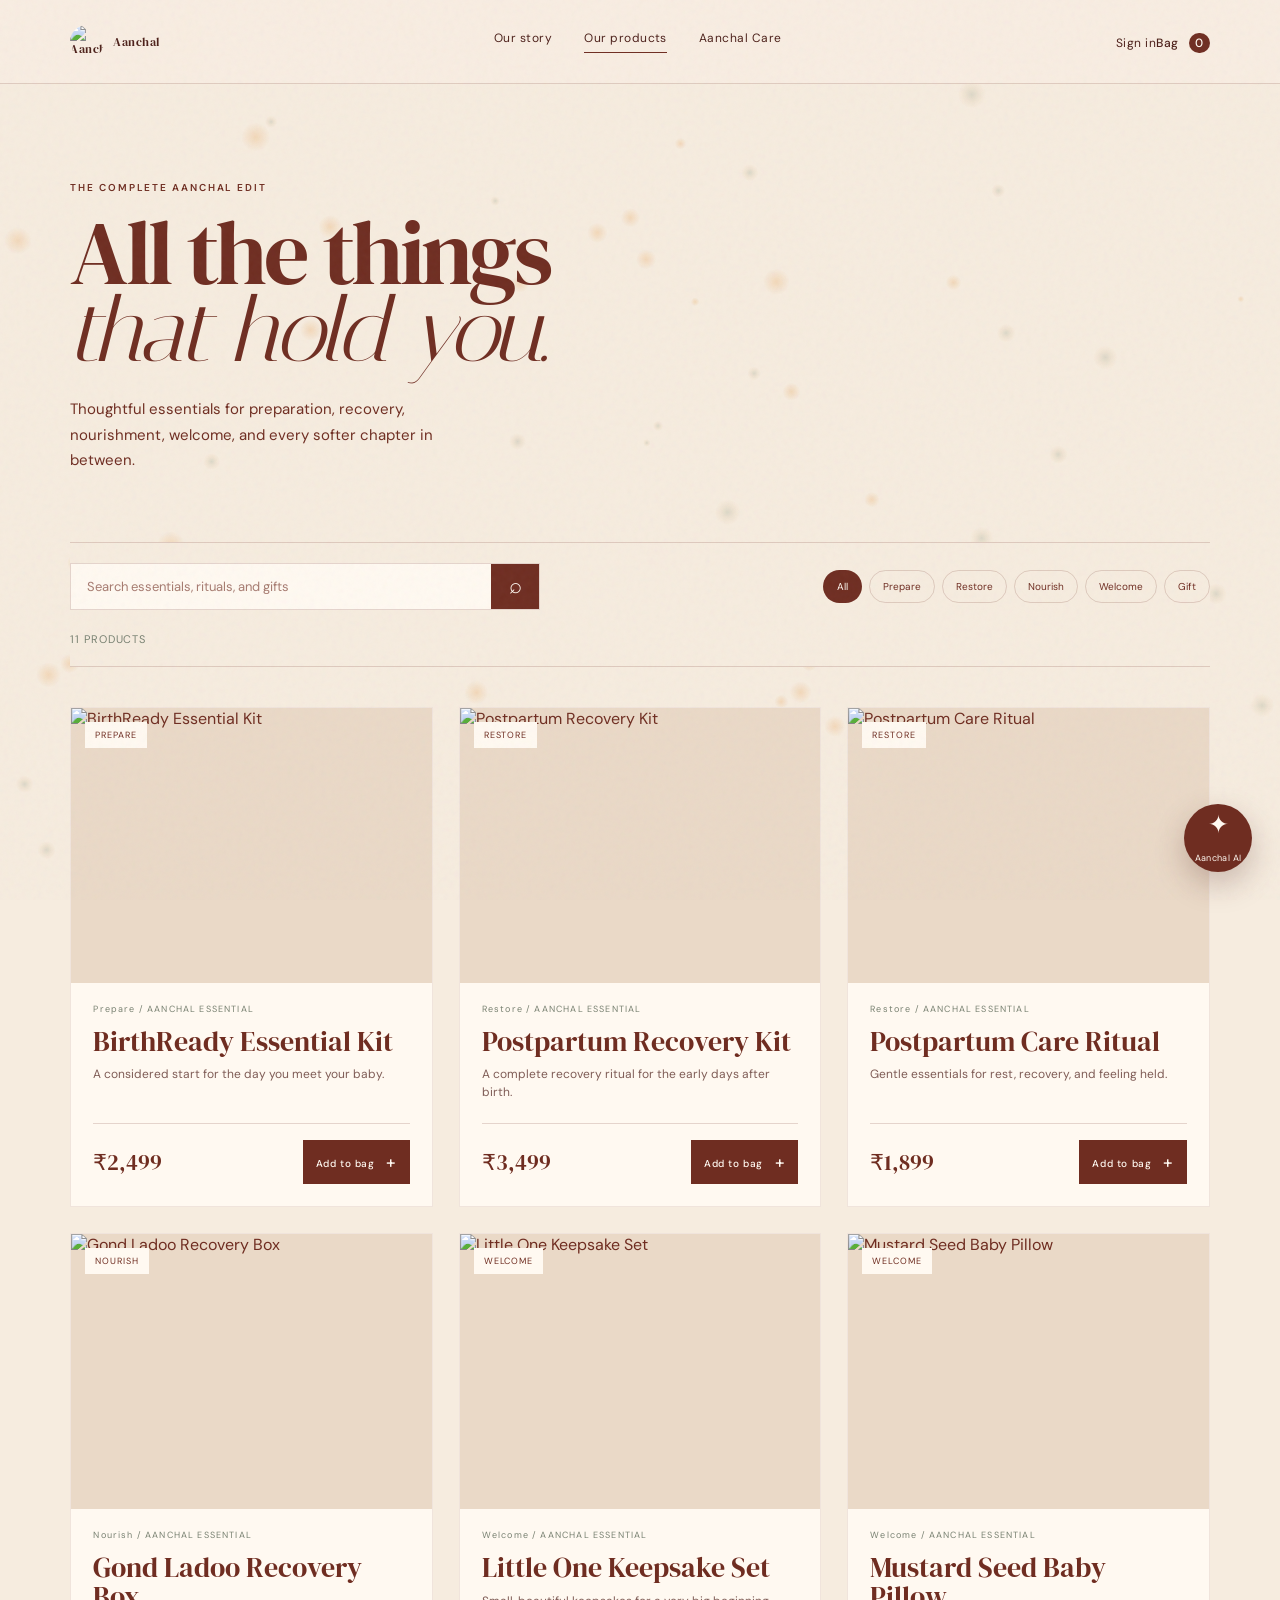
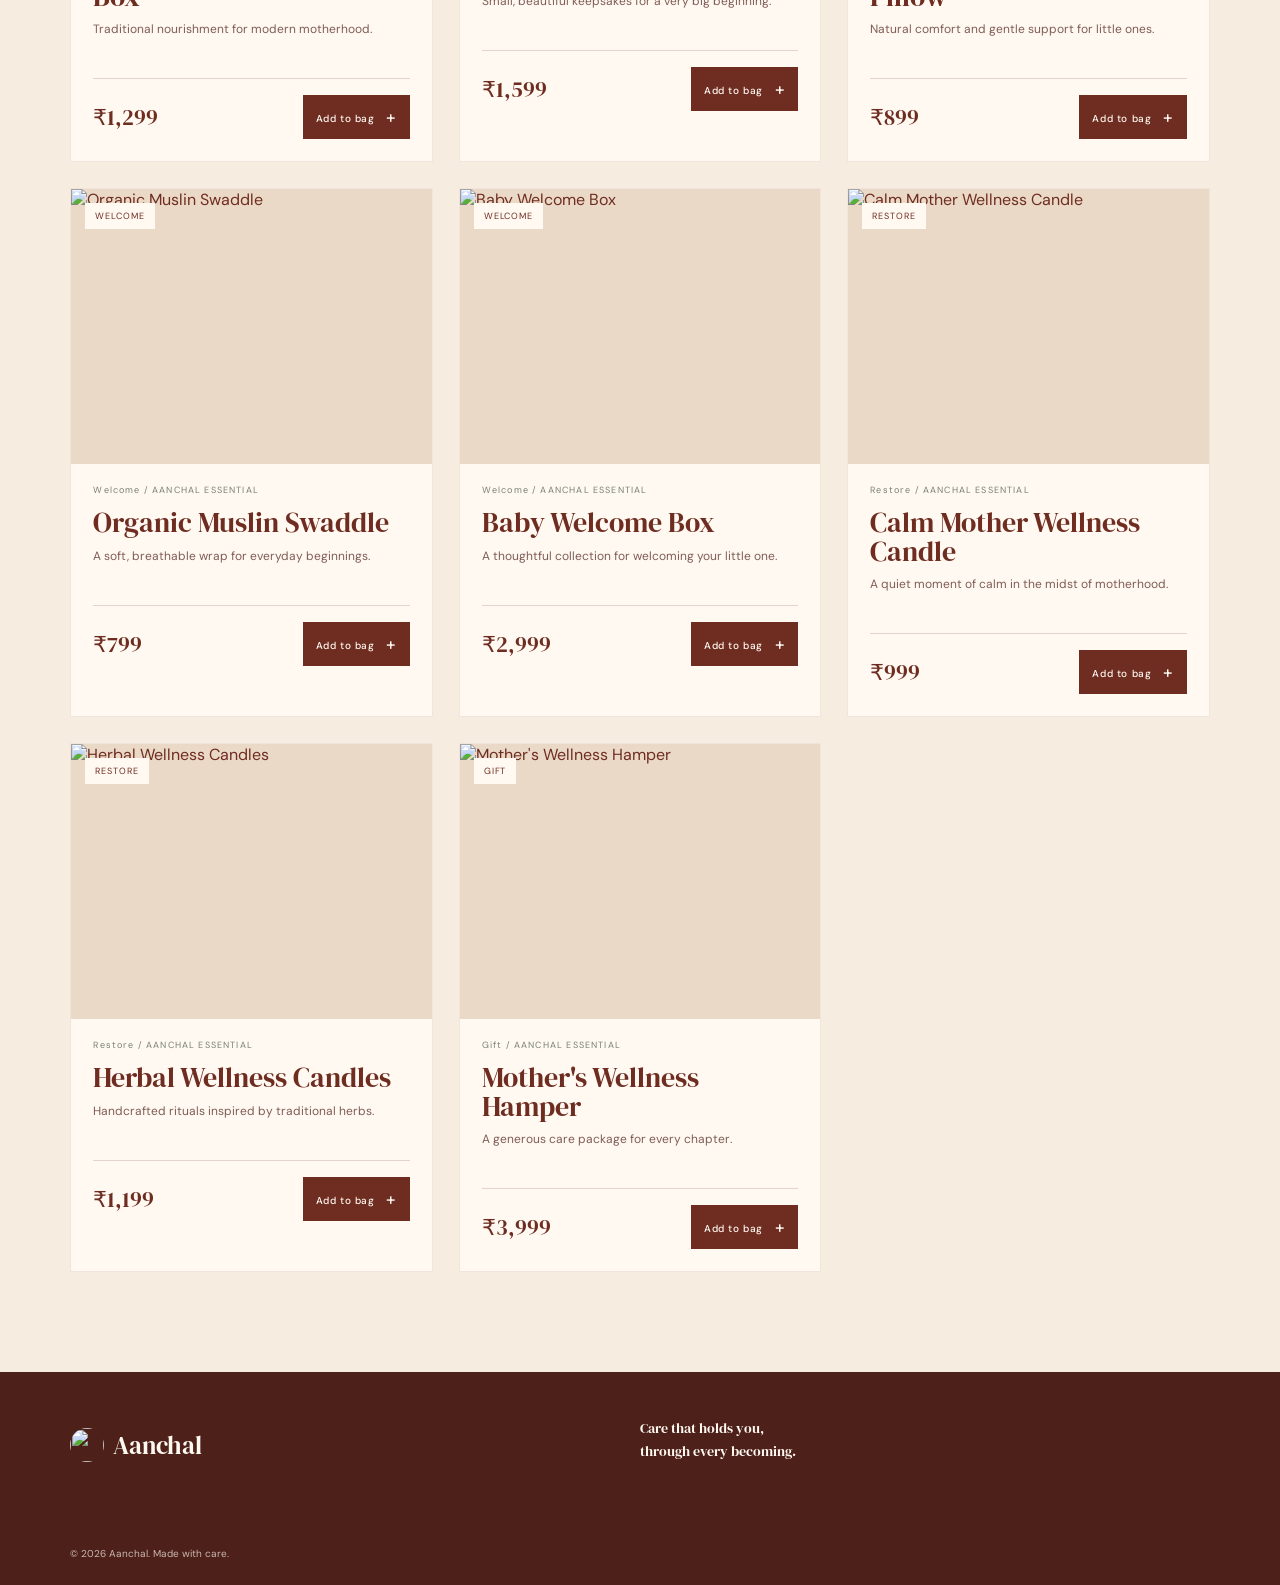
==== products.html @ c7fac22e "Add files via upload" ====
<!doctype html>
<html lang="en">
  <head>
    <meta charset="UTF-8" />
    <meta name="viewport" content="width=device-width, initial-scale=1.0" />
    <meta name="description" content="Shop all Aanchal care, wellness, and baby essentials." />
    <title>Shop all products — Aanchal</title>
    <link rel="preconnect" href="https://fonts.googleapis.com" />
    <link rel="preconnect" href="https://fonts.gstatic.com" crossorigin />
    <link href="https://fonts.googleapis.com/css2?family=DM+Sans:wght@400;500;600&family=DM+Serif+Display:ital@0;1&family=Italiana&display=swap" rel="stylesheet" />
    <link rel="stylesheet" href="styles.css" />
  </head>
  <body class="catalog-page">
    <div class="grain"></div>
    <header class="catalog-nav"><a href="index.html" class="brand"><img src="maincontent/logo.png" alt="Aanchal" /><span>Aanchal</span></a><nav><a href="index.html#story">Our story</a><a class="active" href="products.html">Our products</a><a href="index.html#care">Aanchal Care</a></nav><div class="catalog-nav-actions"><a class="account-link" href="account.html">Sign in</a><a class="catalog-bag" href="index.html#products" aria-label="View your bag">Bag <i id="productBagCount">0</i></a></div></header>
    <main>
      <section class="catalog-intro"><p class="eyebrow">The complete Aanchal edit</p><h1>All the things<br /><em>that hold you.</em></h1><p>Thoughtful essentials for preparation, recovery, nourishment, welcome, and every softer chapter in between.</p></section>
      <section class="catalog-toolbar" aria-label="Product search and filters"><form class="catalog-search" id="catalogSearch"><label class="sr-only" for="productSearch">Search products</label><input id="productSearch" type="search" placeholder="Search essentials, rituals, and gifts" autocomplete="off" /><button type="submit" aria-label="Search products">⌕</button></form><div class="category-filters" role="group" aria-label="Filter products"><button class="active" type="button" data-category="All">All</button><button type="button" data-category="Prepare">Prepare</button><button type="button" data-category="Restore">Restore</button><button type="button" data-category="Nourish">Nourish</button><button type="button" data-category="Welcome">Welcome</button><button type="button" data-category="Gift">Gift</button></div><p class="catalog-result" id="catalogResult">11 products</p></section>
      <section class="catalog-grid" id="catalogGrid" aria-live="polite"></section>
      <section class="catalog-empty" id="catalogEmpty" hidden><span>♡</span><h2>No products found.</h2><p>Try another search or browse all of the Aanchal edit.</p><button type="button" id="clearSearch">Show all products</button></section>
    </main>
    <div class="catalog-toast" id="catalogToast" role="status">Added to your bag ♡</div><button class="ai-launcher" id="catalogAiLauncher" type="button" aria-label="Open Aanchal AI"><span>✦</span><small>Aanchal AI</small></button><aside class="ai-chat catalog-ai-chat" id="catalogAiChat" aria-hidden="true"><div class="ai-chat-head"><span class="ai-avatar">✦</span><div><strong>Aanchal AI</strong><small>Here to help you feel more prepared</small></div><span class="ai-status">online</span><button class="ai-close" id="catalogAiClose" type="button" aria-label="Close Aanchal AI">×</button></div><div class="ai-messages" id="catalogAiMessages" aria-live="polite"><div class="ai-message ai-message-bot">Hi, I’m Aanchal AI. What’s on your mind today?</div></div><form class="ai-form" id="catalogAiForm"><label class="sr-only" for="catalogAiInput">Ask Aanchal AI a question</label><input id="catalogAiInput" autocomplete="off" placeholder="Ask a pregnancy question..." required /><button type="submit" aria-label="Send question">→</button></form><p class="ai-disclaimer">General information only, not medical diagnosis. For urgent symptoms, contact your clinician or local emergency services.</p></aside>
    <footer class="catalog-footer"><div class="footer-brand"><img src="maincontent/logo.png" alt="" /><span>Aanchal</span></div><p>Care that holds you,<br />through every becoming.</p><small>© 2026 Aanchal. Made with care.</small></footer>
    <script src="motion.js"></script><script src="products-page.js"></script>
  </body>
</html>
---- styles.css ----
.ai-form input::placeholder{color:rgba(111,45,33,.68);opacity:1}
.catalog-page{background:#f6ecdf}.catalog-nav{height:84px;display:flex;align-items:center;justify-content:space-between;padding:0 5.5vw;border-bottom:1px solid var(--line);background:rgba(248,238,226,.95);position:sticky;top:0;z-index:10;backdrop-filter:blur(12px)}.catalog-nav nav{display:flex;gap:32px}.catalog-nav a{color:var(--deep);text-decoration:none;font-size:12px;letter-spacing:.04em}.catalog-nav nav a.active{border-bottom:1px solid var(--ink);padding-bottom:6px}.catalog-bag{font:500 12px 'DM Sans';letter-spacing:.08em}.catalog-bag i{font-style:normal;margin-left:7px;background:var(--ink);color:var(--cream);padding:2px 6px;border-radius:20px}.catalog-page main{max-width:1320px;margin:0 auto;padding:0 5.5vw}.catalog-intro{padding:100px 0 65px;max-width:760px}.catalog-intro h1{font:clamp(56px,7vw,104px)/.86 'DM Serif Display';letter-spacing:-.04em;margin:0 0 28px}.catalog-intro h1 em{font-family:Italiana;font-weight:400}.catalog-intro>p:last-child{max-width:430px;font-size:15px;line-height:1.7;margin:0}.catalog-toolbar{display:grid;grid-template-columns:minmax(280px,1fr) auto;align-items:center;gap:22px;padding:20px 0;border-top:1px solid var(--line);border-bottom:1px solid var(--line);position:sticky;top:84px;background:rgba(246,236,223,.96);z-index:4;backdrop-filter:blur(10px)}.catalog-search{display:flex;max-width:470px;border:1px solid var(--line);background:var(--cream)}.catalog-search input{flex:1;min-width:0;border:0;outline:0;background:transparent;color:var(--ink);padding:14px 16px;font:13px 'DM Sans'}.catalog-search input::placeholder{color:rgba(111,45,33,.62)}.catalog-search button{width:48px;border:0;background:var(--ink);color:var(--cream);font-size:22px;cursor:pointer}.category-filters{display:flex;gap:7px;flex-wrap:wrap;justify-content:flex-end}.category-filters button{border:1px solid var(--line);border-radius:30px;background:transparent;color:var(--ink);padding:9px 13px;font:10px 'DM Sans';cursor:pointer}.category-filters button.active,.category-filters button:hover{background:var(--ink);color:var(--cream)}.catalog-result{grid-column:1/-1;margin:0;font-size:11px;color:var(--sage);letter-spacing:.08em;text-transform:uppercase}.catalog-grid{display:grid;grid-template-columns:repeat(3,minmax(0,1fr));gap:26px;padding:40px 0 100px}.catalog-card{background:var(--cream);border:1px solid rgba(111,45,33,.1);transition:transform .25s,box-shadow .25s}.catalog-card:hover{transform:translateY(-5px);box-shadow:0 16px 30px rgba(77,32,26,.1)}.catalog-image{height:275px;position:relative;overflow:hidden;background:#ead9c7}.catalog-image img{width:100%;height:100%;object-fit:cover;transition:transform .5s}.catalog-card:hover .catalog-image img{transform:scale(1.04)}.catalog-image span{position:absolute;top:14px;left:14px;background:var(--cream);color:var(--ink);padding:7px 10px;font-size:9px;letter-spacing:.1em;text-transform:uppercase}.catalog-card-copy{padding:20px 22px 22px}.catalog-card-copy>p:first-child{font-size:9px;letter-spacing:.13em;color:var(--sage);margin:0 0 12px}.catalog-card h2{font:28px/1.02 'DM Serif Display';margin:0 0 10px}.catalog-description{font-size:12px;line-height:1.5;color:rgba(77,32,26,.72);min-height:36px;margin:0 0 22px}.catalog-card-bottom{display:flex;align-items:center;justify-content:space-between;gap:12px;border-top:1px solid var(--line);padding-top:16px}.catalog-card-bottom strong{font:22px 'DM Serif Display'}.catalog-card-bottom button{border:0;background:var(--ink);color:var(--cream);padding:11px 13px;font:500 10px 'DM Sans';letter-spacing:.06em;cursor:pointer}.catalog-card-bottom button span{font-size:17px;margin-left:8px;vertical-align:-1px}.catalog-empty{text-align:center;padding:90px 0 140px}.catalog-empty>span{font-size:42px}.catalog-empty h2{font:38px 'DM Serif Display';margin:18px 0 8px}.catalog-empty p{font-size:13px}.catalog-empty button{border:0;background:var(--ink);color:var(--cream);padding:13px 18px;font:11px 'DM Sans';cursor:pointer}.catalog-toast{position:fixed;right:28px;bottom:28px;z-index:30;background:var(--ink);color:var(--cream);padding:15px 18px;font-size:12px;opacity:0;transform:translateY(12px);pointer-events:none;transition:.25s}.catalog-toast.visible{opacity:1;transform:translateY(0)}.catalog-footer{display:grid;grid-template-columns:1fr 1fr auto;gap:30px;align-items:end;padding:45px 5.5vw 25px;background:var(--deep);color:var(--cream)}.catalog-footer .footer-brand{display:flex;align-items:center;gap:9px;font:25px 'DM Serif Display'}.catalog-footer .footer-brand img{width:34px;height:34px;border-radius:50%}.catalog-footer p{margin:0;font-size:14px;line-height:1.6}.catalog-footer small{font-size:10px;opacity:.7}
@media(max-width:760px){.catalog-nav{height:67px;padding:0 6vw}.catalog-nav nav{display:none}.catalog-intro{padding:70px 0 48px}.catalog-intro h1{font-size:60px}.catalog-toolbar{top:67px;grid-template-columns:1fr;gap:13px}.category-filters{justify-content:flex-start;overflow-x:auto;flex-wrap:nowrap;padding-bottom:2px}.category-filters button{white-space:nowrap}.catalog-grid{grid-template-columns:1fr;gap:18px;padding-top:28px}.catalog-image{height:280px}.catalog-card-copy{padding:18px}.catalog-footer{grid-template-columns:1fr;gap:18px;padding:42px 8vw 25px}.catalog-toast{right:16px;bottom:16px}}
.ai-chat{position:fixed;right:28px;bottom:28px;z-index:35;width:min(390px,calc(100vw - 32px));margin:0;opacity:0;visibility:hidden;pointer-events:none;transform:translateY(18px) scale(.96);transform-origin:bottom right;transition:opacity .25s,transform .25s,visibility .25s}.ai-open .ai-chat{opacity:1;visibility:visible;pointer-events:auto;transform:translateY(0) scale(1)}.ai-chat-head{position:relative}.ai-close{margin-left:10px;border:0;background:transparent;color:var(--ink);font-size:25px;line-height:1;cursor:pointer}.ai-launcher{position:fixed;right:28px;bottom:28px;z-index:34;display:grid;place-items:center;width:68px;height:68px;border:0;border-radius:50%;background:var(--ink);color:var(--cream);box-shadow:0 12px 30px rgba(77,32,26,.25);cursor:pointer;transition:transform .25s,opacity .25s}.ai-launcher span{font-size:25px;line-height:1}.ai-launcher small{font:9px 'DM Sans';letter-spacing:.04em}.ai-launcher:hover{transform:translateY(-4px)}.ai-open .ai-launcher{opacity:0;pointer-events:none;transform:scale(.8)}
@media(max-width:760px){.ai-chat{right:16px;bottom:16px;width:calc(100vw - 32px)}.ai-launcher{right:16px;bottom:16px;width:62px;height:62px}}
body .closing{background-image:linear-gradient(rgba(87,33,22,.32),rgba(87,33,22,.6)),url('new3.png')}
.nav{transition:transform .35s ease,opacity .35s ease}.nav.nav-hidden{transform:translateY(-110%);opacity:0;pointer-events:none}.nav .brand{color:#fff}.brand-copy{display:grid;gap:2px}.brand-copy strong{font:25px 'DM Serif Display';line-height:1}.brand-copy small{font:8px 'DM Sans';font-weight:500;letter-spacing:.08em;text-transform:uppercase;color:rgba(255,255,255,.82);white-space:nowrap}
.motion-field{position:fixed;inset:0;width:100%;height:100%;z-index:-1;pointer-events:none;opacity:.72}.motion-loader{position:fixed;inset:0;z-index:100;display:grid;place-items:center;align-content:center;gap:14px;background:radial-gradient(circle at center,rgba(185,88,55,.16),transparent 25rem),var(--deep);color:var(--cream);transition:opacity .8s ease,visibility .8s ease}.motion-loader.is-hidden{opacity:0;visibility:hidden;pointer-events:none}.motion-loader:before{content:'';position:absolute;inset:0;background:linear-gradient(rgba(255,249,241,.06) 1px,transparent 1px),linear-gradient(90deg,rgba(255,249,241,.05) 1px,transparent 1px);background-size:54px 54px;animation:loader-grid 2.2s linear infinite}.motion-loader-mark{position:relative;width:64px;height:64px;border:1px solid rgba(255,249,241,.7);transform:rotate(45deg);box-shadow:0 0 32px rgba(214,139,99,.4),inset 0 0 20px rgba(214,139,99,.2);animation:loader-pulse 1.5s ease-in-out infinite}.motion-loader p,.motion-loader span{position:relative;margin:0;text-transform:uppercase;letter-spacing:.22em}.motion-loader p{font:700 30px 'DM Serif Display'}.motion-loader span{font-size:9px;color:#edc7a4}.motion-ready .motion-reveal{opacity:0;transform:translate3d(var(--motion-x,0),calc(26px + var(--motion-y,0)),0);transition:opacity .8s ease,transform 1s cubic-bezier(.19,1,.22,1)}.motion-ready .motion-reveal.is-visible{opacity:1;transform:translate3d(var(--motion-x,0),var(--motion-y,0),0)}.motion-ready .motion-reveal:nth-child(2){transition-delay:.1s}.motion-ready .motion-reveal:nth-child(3){transition-delay:.18s}@keyframes loader-grid{to{transform:translateY(54px)}}@keyframes loader-pulse{0%,100%{opacity:.55;transform:rotate(45deg) scale(.9)}50%{opacity:1;transform:rotate(135deg) scale(1.05)}}
@media(prefers-reduced-motion:reduce){.motion-loader{transition:none}.motion-loader-mark,.motion-loader:before{animation:none}.motion-field{display:none}.motion-ready .motion-reveal{opacity:1;transform:none;transition:none}}
.motion-loader-mark{display:none}.motion-loader-logo{position:relative;width:78px;height:78px;object-fit:contain;border-radius:50%;box-shadow:0 0 32px rgba(214,139,99,.4);animation:loader-logo-pulse 1.5s ease-in-out infinite}@keyframes loader-logo-pulse{0%,100%{opacity:.75;transform:scale(.93);box-shadow:0 0 20px rgba(214,139,99,.3)}50%{opacity:1;transform:scale(1.04);box-shadow:0 0 44px rgba(214,139,99,.6)}}.round-stamp{cursor:pointer;border:0;transition:transform .3s,box-shadow .3s}.round-stamp:hover,.round-stamp:focus-visible{transform:rotate(-8deg) scale(1.06);box-shadow:0 0 0 8px rgba(255,249,241,.25),0 12px 24px rgba(77,32,26,.2)}
.ambient-motion{position:fixed;inset:0;z-index:1;pointer-events:none;overflow:hidden}.motion-line{position:absolute;height:1px;width:34vw;background:linear-gradient(90deg,transparent,rgba(185,88,55,.3),transparent);transform-origin:left center;animation:line-drift 13s ease-in-out infinite}.motion-line-one{top:28%;left:-4%;transform:rotate(18deg)}.motion-line-two{top:72%;right:-5%;transform:rotate(-22deg);animation-delay:-6s}.firefly{position:absolute;left:var(--x);top:var(--y);width:4px;height:4px;border-radius:50%;background:#f2c877;box-shadow:0 0 9px 3px rgba(242,200,119,.55);opacity:0;animation:firefly-float var(--duration) ease-in-out var(--delay) infinite}.motion-leaf{position:absolute;color:rgba(120,129,113,.28);font-size:27px;animation:leaf-drift 16s ease-in-out infinite}.leaf-one{left:12%;top:22%;animation-delay:-3s}.leaf-two{right:13%;top:57%;font-size:34px;animation-duration:20s;animation-delay:-9s}.leaf-three{left:72%;top:86%;font-size:20px;animation-duration:14s;animation-delay:-5s}.motion-butterfly,.butterfly-cursor{position:fixed;width:22px;height:16px;z-index:51;opacity:.68}.motion-butterfly{right:13%;top:34%;animation:butterfly-float 13s ease-in-out infinite}.motion-butterfly i,.butterfly-cursor i{position:absolute;top:1px;width:10px;height:14px;background:#d68b63;border-radius:80% 15% 80% 15%;transform:rotate(28deg);transform-origin:100% 100%}.motion-butterfly i:first-child,.butterfly-cursor i:first-child{left:1px}.motion-butterfly i:nth-child(2),.butterfly-cursor i:nth-child(2){right:1px;transform:scaleX(-1) rotate(28deg);background:#e0aa72}.motion-butterfly b,.butterfly-cursor b{position:absolute;left:10px;top:5px;width:3px;height:10px;border-radius:4px;background:var(--ink)}.butterfly-cursor{top:0;left:0;opacity:0;transform:translate3d(-40px,-40px,0);transition:opacity .2s}.butterfly-cursor.visible{opacity:.9}.butterfly-cursor i{width:8px;height:12px}.butterfly-cursor b{left:9px}.motion-butterfly:after{content:'';position:absolute;inset:-8px;border-radius:50%;background:radial-gradient(circle,rgba(242,200,119,.18),transparent 65%);animation:glow-pulse 2.8s ease-in-out infinite}.catalog-page .motion-line,.package-page .motion-line,.account-page .motion-line{opacity:.55}
@keyframes firefly-float{0%,100%{opacity:0;transform:translate3d(0,8px,0) scale(.6)}25%{opacity:.8}50%{opacity:.3;transform:translate3d(22px,-18px,0) scale(1)}75%{opacity:.75;transform:translate3d(-14px,-34px,0) scale(.75)}}@keyframes leaf-drift{0%,100%{transform:translate3d(0,0,0) rotate(0deg)}35%{transform:translate3d(35px,-25px,0) rotate(45deg)}70%{transform:translate3d(-20px,38px,0) rotate(110deg)}}@keyframes butterfly-float{0%,100%{transform:translate3d(0,0,0) rotate(-8deg)}40%{transform:translate3d(-75px,48px,0) rotate(12deg)}75%{transform:translate3d(-20px,105px,0) rotate(-14deg)}}@keyframes line-drift{0%,100%{opacity:.15;transform:scaleX(.7) rotate(18deg)}50%{opacity:.8;transform:scaleX(1.1) rotate(24deg)}}@keyframes glow-pulse{0%,100%{opacity:.3;transform:scale(.7)}50%{opacity:1;transform:scale(1.2)}}
@media(prefers-reduced-motion:reduce){.ambient-motion{display:none}}@media(pointer:coarse){.butterfly-cursor{display:none}}
.chapter-guide{display:grid;grid-template-columns:.9fr 1.15fr 1fr;gap:5vw;align-items:center;padding:125px 8vw;background:#efe0cf;border-top:1px solid rgba(111,45,33,.1);border-bottom:1px solid rgba(111,45,33,.1)}.chapter-intro h2{font:clamp(52px,5vw,78px)/.88 'DM Serif Display';letter-spacing:-.035em;margin:0 0 22px}.chapter-intro h2 em{font-family:Italiana;font-weight:400}.chapter-intro>p:last-child{max-width:280px;font-size:13px;line-height:1.7;margin:0}.chapter-selector{display:grid;gap:10px}.chapter-tab{display:grid;grid-template-columns:38px 1fr;column-gap:14px;align-items:center;text-align:left;border:1px solid rgba(111,45,33,.16);background:rgba(255,249,241,.44);color:var(--ink);padding:17px 18px;cursor:pointer;transition:.25s}.chapter-tab span{grid-row:span 2;font:20px 'Italiana';opacity:.55}.chapter-tab strong{font:20px 'DM Serif Display';font-weight:400}.chapter-tab small{font-size:10px;line-height:1.4;margin-top:3px;opacity:.7}.chapter-tab.active,.chapter-tab:hover{background:var(--ink);color:var(--cream);border-color:var(--ink);transform:translateX(8px)}.chapter-result{padding:34px 30px;background:var(--deep);color:var(--cream);min-height:250px;display:flex;flex-direction:column;align-items:flex-start;justify-content:center}.chapter-result .eyebrow{color:#e8c9aa}.chapter-result h3{font:34px/.98 'DM Serif Display';margin:0 0 14px}.chapter-result>p:not(.eyebrow){font-size:13px;line-height:1.65;max-width:290px;margin:0}.chapter-ask{margin-top:24px;border:1px solid rgba(255,249,241,.5);background:transparent;color:var(--cream);padding:12px 15px;font:10px 'DM Sans';letter-spacing:.08em;text-transform:uppercase;cursor:pointer}.chapter-ask span{font-size:17px;margin-left:10px;vertical-align:-1px}
.nav-actions{display:flex;align-items:center;gap:20px}.account-link{color:inherit;text-decoration:none;font-size:11px;letter-spacing:.06em}.chapter-actions{display:flex;align-items:center;gap:16px;flex-wrap:wrap}.chapter-package{margin-top:24px;color:var(--cream);font-size:10px;text-transform:uppercase;letter-spacing:.08em;text-decoration:none;border-bottom:1px solid rgba(255,249,241,.5);padding-bottom:4px}.chapter-package span{font-size:15px;margin-left:6px}.package-page{background:var(--paper)}.package-nav{height:84px;display:flex;justify-content:space-between;align-items:center;padding:0 7vw;border-bottom:1px solid var(--line);background:var(--paper)}.package-nav nav{display:flex;gap:28px}.package-nav a{color:var(--ink);text-decoration:none;font-size:11px;letter-spacing:.06em}.package-hero{display:grid;grid-template-columns:1fr 1fr;min-height:530px;align-items:center;gap:7vw;padding:78px 10vw;background:#ead8c5}.package-hero h1{font:clamp(58px,6vw,94px)/.86 'DM Serif Display';letter-spacing:-.04em;margin:0 0 26px}.package-hero h1 em,.package-heading h2 em{font-family:Italiana;font-weight:400}.package-hero>div>p:not(.eyebrow){max-width:370px;font-size:15px;line-height:1.7;margin:0 0 26px}.package-hero img{width:100%;height:390px;object-fit:cover;box-shadow:18px 18px 0 rgba(111,45,33,.12)}.package-products{padding:100px 8vw 130px}.package-heading{margin-bottom:45px}.package-heading h2{font:clamp(50px,5vw,76px)/.88 'DM Serif Display';margin:0}.package-grid{display:grid;grid-template-columns:repeat(3,minmax(0,1fr));gap:24px}.package-card{background:var(--cream);border:1px solid rgba(111,45,33,.12)}.package-card>img{width:100%;height:270px;object-fit:cover}.package-card>div{padding:22px}.package-card .eyebrow{font-size:9px;margin-bottom:13px}.package-card h2{font:28px/1.03 'DM Serif Display';margin:0 0 12px}.package-card p:not(.eyebrow){font-size:12px;line-height:1.55;min-height:38px;margin:0 0 20px;opacity:.76}.package-card strong{font:23px 'DM Serif Display';display:block;border-top:1px solid var(--line);padding-top:16px}.package-card button{width:100%;margin-top:14px;border:0;background:var(--ink);color:var(--cream);padding:13px;font:10px 'DM Sans';letter-spacing:.07em;text-transform:uppercase;cursor:pointer}.package-card button span{font-size:17px;margin-left:8px}.package-toast{position:fixed;right:28px;bottom:28px;background:var(--ink);color:var(--cream);padding:15px 18px;font-size:12px;opacity:0;transform:translateY(10px);transition:.25s;pointer-events:none;z-index:20}.package-toast.visible{opacity:1;transform:translateY(0)}.account-page{min-height:100vh;background:#ead8c5}.account-shell{max-width:1200px;margin:0 auto;padding:38px 7vw 70px}.account-brand{display:inline-flex;align-items:center;gap:10px;color:var(--ink);text-decoration:none;font:26px 'DM Serif Display'}.account-brand img{width:38px;height:38px;border-radius:50%}.account-brand small{display:block;font:9px 'DM Sans';letter-spacing:.05em;text-transform:uppercase;margin-top:3px}.account-layout{display:grid;grid-template-columns:1.1fr .9fr;align-items:center;gap:10vw;min-height:calc(100vh - 150px)}.account-welcome h1{font:clamp(64px,8vw,112px)/.84 'DM Serif Display';margin:0 0 28px}.account-welcome h1 em{font-family:Italiana;font-weight:400}.account-welcome>p:not(.eyebrow){max-width:350px;font-size:15px;line-height:1.7;margin:0 0 30px}.back-link{color:var(--ink);font-size:11px;letter-spacing:.07em;text-transform:uppercase;text-decoration:none;border-bottom:1px solid var(--ink);padding-bottom:5px}.account-card{background:var(--cream);padding:34px;box-shadow:14px 14px 0 rgba(111,45,33,.12)}.account-tabs{display:flex;border-bottom:1px solid var(--line);margin-bottom:30px}.account-tabs button{flex:1;border:0;border-bottom:2px solid transparent;background:transparent;color:var(--ink);padding:13px 5px;font:11px 'DM Sans';cursor:pointer}.account-tabs button.active{border-bottom-color:var(--ink)}.account-form{display:none}.account-form.active{display:block}.account-form h2{font:36px 'DM Serif Display';margin:0 0 7px}.account-form>p{font-size:12px;margin:0 0 25px;opacity:.7}.account-form label{display:grid;gap:8px;font-size:10px;letter-spacing:.08em;text-transform:uppercase;margin-bottom:17px}.account-form input{border:1px solid var(--line);background:#fffdf8;padding:13px;color:var(--ink);font:13px 'DM Sans';outline:0}.account-submit{width:100%;border:0;background:var(--ink);color:var(--cream);padding:15px;font:11px 'DM Sans';letter-spacing:.07em;text-transform:uppercase;cursor:pointer}.account-submit span{font-size:17px;margin-left:10px}.forgot-link{display:block;margin:-3px 0 22px;color:var(--ink);font-size:10px}.account-status{min-height:20px;color:var(--sage);font-size:12px;line-height:1.5}.account-note{display:block;margin-top:17px;color:var(--sage);font-size:9px;line-height:1.5}
@media(max-width:760px){.chapter-guide{display:block;padding:85px 7vw}.chapter-intro{margin-bottom:42px}.chapter-selector{margin-bottom:22px}.chapter-tab.active,.chapter-tab:hover{transform:none}.chapter-result{min-height:235px;padding:30px 24px}}
@media(max-width:760px){.nav-actions{gap:9px}.account-link{display:none}.package-nav{height:67px;padding:0 6vw}.package-nav nav{gap:13px}.package-nav nav a{font-size:9px}.package-hero{display:block;padding:65px 7vw}.package-hero img{height:300px;margin-top:42px}.package-products{padding:75px 7vw 90px}.package-grid{grid-template-columns:1fr}.package-card>img{height:260px}.account-shell{padding:25px 7vw 45px}.account-layout{display:block;min-height:0}.account-welcome{padding:70px 0 55px}.account-welcome h1{font-size:66px}.account-card{padding:24px}.chapter-actions{gap:10px}}
:root{--ink:#6f2d21;--deep:#4d201a;--paper:#f8eee2;--cream:#fff9f1;--clay:#b95837;--sage:#788171;--line:rgba(111,45,33,.18)}*{box-sizing:border-box}html{scroll-behavior:smooth}body{margin:0;color:var(--ink);background:var(--paper);font-family:'DM Sans',sans-serif}.grain{position:fixed;inset:0;pointer-events:none;opacity:.13;z-index:20;background-image:url("data:image/svg+xml,%3Csvg viewBox='0 0 180 180' xmlns='http://www.w3.org/2000/svg'%3E%3Cfilter id='n'%3E%3CfeTurbulence type='fractalNoise' baseFrequency='.9' numOctaves='4' stitchTiles='stitch'/%3E%3C/filter%3E%3Crect width='100%25' height='100%25' filter='url(%23n)' opacity='.32'/%3E%3C/svg%3E")}.cursor-glow{position:fixed;width:420px;height:420px;border-radius:50%;pointer-events:none;background:radial-gradient(circle,rgba(214,139,99,.12),transparent 66%);transform:translate(-50%,-50%);z-index:0}.nav{height:84px;display:flex;align-items:center;justify-content:space-between;padding:0 5.5vw;border-bottom:1px solid var(--line);position:absolute;top:0;width:100%;z-index:5;color:var(--deep)}.brand{display:flex;align-items:center;gap:9px;font-family:'DM Serif Display';font-size:25px;text-decoration:none;color:inherit}.brand img,.footer-brand img{width:34px;height:34px;object-fit:contain;border-radius:50%}.nav nav{display:flex;gap:31px;margin-left:10vw}.nav a{color:inherit;text-decoration:none;font-size:12px;letter-spacing:.04em}.nav nav a:after{content:'';display:block;width:0;height:1px;background:var(--ink);transition:.3s}.nav nav a:hover:after{width:100%}.bag,.menu{background:transparent;border:0;color:inherit;font:500 12px 'DM Sans';letter-spacing:.08em;cursor:pointer}.bag i{font-style:normal;margin-left:7px;background:var(--ink);color:var(--cream);padding:2px 6px;border-radius:20px}.menu{display:none;font-size:22px}.hero{min-height:790px;padding:160px 8vw 80px;display:grid;grid-template-columns:1fr 1.25fr 60px;gap:4vw;align-items:center;position:relative;overflow:hidden;background:radial-gradient(circle at 60% 20%,#ffe5cf,transparent 40%)}.hero:before{content:'✦';position:absolute;font-size:370px;color:rgba(255,255,255,.31);right:4%;top:8%}.hero-copy{z-index:1}.eyebrow{font-size:10px;text-transform:uppercase;letter-spacing:.19em;font-weight:600;margin:0 0 20px}.hero h1,.intro h2,.section-heading h2,.care h2,.closing h2{font:clamp(49px,5.5vw,88px)/.94 'DM Serif Display';letter-spacing:-.035em;margin:0}.hero em,h2 em{font-family:'Italiana';font-weight:400}.lede{font-size:15px;line-height:1.7;max-width:360px;margin:27px 0}.button{display:inline-flex;align-items:center;justify-content:space-between;gap:35px;background:var(--ink);color:#fff9f1;text-decoration:none;border-radius:30px;padding:14px 19px 14px 23px;font-size:11px;letter-spacing:.06em;transition:transform .25s,background .25s}.button:hover{transform:translateY(-3px);background:#93452f}.button span{font-size:17px}.hero-portrait{height:570px;position:relative;overflow:hidden;z-index:1}.hero-portrait:after{content:'';position:absolute;inset:0;background:linear-gradient(180deg,transparent 50%,rgba(91,40,24,.18))}.hero-portrait img{height:100%;width:100%;object-fit:cover;object-position:55% center;filter:saturate(.84) sepia(.12);transition:transform 1s}.hero-portrait:hover img{transform:scale(1.04)}.sun{position:absolute;width:460px;height:460px;border-radius:50%;background:#f5b582;right:-190px;top:-135px;z-index:-1}.scribble{position:absolute;bottom:33px;left:28px;font:26px/1 'Italiana';color:white;z-index:1;transform:rotate(-8deg)}.hero-aside{height:570px;display:flex;justify-content:space-between;flex-direction:column;font-size:9px;letter-spacing:.16em;z-index:1}.vertical{writing-mode:vertical-rl;transform:rotate(180deg)}.intro{min-height:610px;display:grid;grid-template-columns:12% 1fr 24%;padding:130px 12vw;background:var(--cream);position:relative}.intro-number{font:12px 'DM Serif Display';padding-top:7px}.intro-copy{max-width:600px}.intro h2{font-size:clamp(46px,5vw,77px)}.intro-copy>p:last-child,.section-heading>p:last-of-type,.care-copy>p{line-height:1.75;max-width:420px;font-size:14px;margin:28px 0}.leaf-mark{align-self:end;text-align:right;font-size:85px;color:#b8684c}.leaf-mark span{font:9px 'DM Sans';letter-spacing:.13em;color:var(--ink)}.scroll-story{height:400vh;background:var(--deep)}.story-sticky{height:100vh;position:sticky;top:0;overflow:hidden}.story-sticky canvas{width:100%;height:100%;object-fit:cover}.story-shade{position:absolute;inset:0;background:linear-gradient(90deg,rgba(45,17,12,.64),transparent 72%)}.story-words{position:absolute;left:10vw;bottom:12vh;color:var(--cream);max-width:430px}.story-kicker{font-size:10px;letter-spacing:.17em}.story-words h2{font:clamp(54px,7vw,110px)/.88 'DM Serif Display';margin:17px 0}.story-words h2 em{font-family:Italiana;font-weight:400}.story-words>p:last-child{font-size:14px;line-height:1.7;max-width:320px}.story-progress{position:absolute;right:6vw;bottom:10vh;display:flex;gap:8px}.story-progress span{width:33px;height:1px;background:#fff8eb77}.story-progress .active{background:white}.essentials{padding:145px 8vw;display:grid;grid-template-columns:32% 1fr;gap:8vw;background:#f5e7d7}.section-heading{position:sticky;top:130px;height:max-content}.section-heading h2{font-size:clamp(45px,4.5vw,70px)}.text-link{font-size:12px;color:var(--ink);letter-spacing:.08em}.product-stack{display:flex;flex-direction:column;gap:26px}.product-card{height:355px;background:var(--cream);display:grid;grid-template-columns:1.35fr .8fr;overflow:hidden;transition:transform .5s,box-shadow .5s}.product-card:hover{transform:scale(1.015);box-shadow:0 26px 38px rgba(88,38,20,.14)}.product-card img{width:100%;height:100%;object-fit:cover}.product-card div{padding:42px 26px;display:flex;flex-direction:column;align-items:flex-start}.product-card span{font-size:9px;letter-spacing:.13em}.product-card h3{font:38px/.94 'DM Serif Display';margin:20px 0 auto}.add{font:11px 'DM Sans';color:var(--ink);border:0;border-bottom:1px solid var(--ink);padding:0 0 7px;background:transparent;cursor:pointer}.add b{font-size:18px;margin-left:8px;font-weight:400}.care{display:grid;grid-template-columns:1.2fr .8fr;background:var(--cream);min-height:720px}.care-image{position:relative;overflow:hidden}.care-image>img{width:100%;height:100%;object-fit:cover}.round-stamp{position:absolute;right:30px;bottom:28px;width:126px;height:126px;border-radius:50%;background:var(--paper);display:grid;place-content:center;text-align:center;font:18px/.9 'DM Serif Display';animation:spin 20s linear infinite}.round-stamp span{font:8px 'DM Sans';letter-spacing:.1em}.care-copy{padding:11vw 7vw}.care h2{font-size:clamp(45px,4.3vw,67px)}.care ul{list-style:none;padding:0;margin:30px 0}.care li{padding:10px 0;border-bottom:1px solid var(--line);font-size:12px}.care li:before{content:'✦';color:var(--clay);padding-right:11px}.closing{min-height:610px;color:var(--cream);background:linear-gradient(rgba(87,33,22,.32),rgba(87,33,22,.6)),url('maincontent/ims3.png') center/cover;display:flex;flex-direction:column;align-items:center;justify-content:center;text-align:center}.closing h2{font-size:clamp(50px,6vw,90px);margin-bottom:35px}.button.light{background:var(--cream);color:var(--ink)}footer{padding:65px 8vw 28px;background:var(--deep);color:var(--cream);display:grid;grid-template-columns:1.2fr 1fr 1.1fr;gap:50px;align-items:start}.footer-brand{display:flex;align-items:center;gap:10px;font:32px 'DM Serif Display'}.footer-brand img{width:45px;height:45px}footer>p{font:17px/1.4 'DM Serif Display';margin:0}form label{font-size:10px;text-transform:uppercase;letter-spacing:.14em;display:block;margin-bottom:15px}form div{border-bottom:1px solid #fff8eb88;display:flex}input{width:100%;background:none;border:0;padding:10px 0;color:white;font:13px 'DM Sans';outline:0}input::placeholder{color:#fff8ebb4}form button{background:none;color:white;border:0;font-size:20px;cursor:pointer}footer small{grid-column:1/-1;margin-top:55px;opacity:.6;font-size:10px}.toast{position:fixed;bottom:25px;left:50%;transform:translate(-50%,100px);padding:14px 22px;border-radius:28px;background:var(--deep);color:white;font-size:12px;z-index:40;transition:transform .35s}.toast.show{transform:translate(-50%,0)}.reveal{opacity:0;transform:translateY(22px);transition:opacity .8s,transform .8s}.reveal.seen{opacity:1;transform:none}@keyframes spin{to{transform:rotate(360deg)}}
@media(max-width:760px){.nav{height:67px;padding:0 6vw}.nav nav,.bag{display:none}.menu{display:block}.hero{min-height:800px;padding:120px 7vw 60px;display:block}.hero h1{font-size:54px}.hero-copy{position:relative;z-index:2}.lede{font-size:13px;width:58%}.hero-portrait{height:410px;margin:31px -7vw 0 8vw}.hero-aside{display:none}.intro{padding:85px 7vw;grid-template-columns:30px 1fr;min-height:530px}.leaf-mark{display:none}.intro h2{font-size:48px}.scroll-story{height:350vh}.story-words{left:7vw;bottom:13vh}.story-words h2{font-size:65px}.story-progress{left:7vw;right:auto;bottom:7vh}.essentials{display:block;padding:85px 6vw}.section-heading{position:static;margin-bottom:50px}.product-card{height:430px;grid-template-columns:1fr}.product-card div{padding:20px 20px 24px;display:grid;grid-template-columns:1fr auto;align-items:end}.product-card h3{font-size:31px;margin:14px 0 0}.product-card span{grid-column:1/-1}.add{align-self:end}.care{grid-template-columns:1fr}.care-image{height:440px}.care-copy{padding:75px 8vw}.care h2{font-size:51px}.closing{min-height:510px;padding:0 7vw}footer{grid-template-columns:1fr;gap:25px;padding:50px 8vw 25px}footer small{margin-top:25px}.cursor-glow{display:none}}
.opening-story{height:370vh;background:var(--deep)}.opening-sticky{height:100vh;position:sticky;top:0;overflow:hidden;background:#381c17}.opening-sticky canvas{height:100%;width:100%;display:block}.opening-veil{position:absolute;inset:0;background:linear-gradient(90deg,rgba(39,15,10,.64),rgba(39,15,10,.08) 75%),linear-gradient(0deg,rgba(39,15,10,.32),transparent 42%)}.opening-copy{position:absolute;left:8vw;bottom:12vh;color:var(--cream);max-width:470px}.opening-copy h1{font:clamp(58px,7.5vw,112px)/.83 'DM Serif Display';letter-spacing:-.05em;margin:0 0 25px}.opening-copy h1 em{font-family:Italiana;font-weight:400}.opening-copy>p:last-of-type{font-size:14px;line-height:1.7;max-width:280px}.scroll-cue{font-size:10px;letter-spacing:.1em;text-transform:uppercase;color:white;text-decoration:none;display:inline-flex;gap:13px;align-items:center;margin-top:12px}.scroll-cue span{font-size:20px;animation:bob 1.5s infinite}.scroll-count{position:absolute;right:7vw;bottom:11vh;color:var(--cream);font-size:10px;display:flex;align-items:center;gap:12px}.scroll-count span{height:1px;width:70px;background:#fff8eb9c}.scroll-count b{font-weight:400}.product-card{transform-style:preserve-3d;cursor:grab}.product-card:active{cursor:grabbing}.product-card img{transform:translateZ(21px);transition:transform .35s}.product-card:hover img{transform:translateZ(42px) scale(1.04)}.product-card div{transform:translateZ(28px)}.cart-scrim{position:fixed;inset:0;background:rgba(58,24,17,.35);backdrop-filter:blur(3px);z-index:29;opacity:0;pointer-events:none;transition:opacity .35s}.cart-drawer{position:fixed;z-index:30;right:0;top:0;height:100vh;width:min(440px,100%);background:var(--cream);color:var(--ink);padding:28px 30px;display:flex;flex-direction:column;transform:translateX(102%);transition:transform .45s cubic-bezier(.2,.8,.2,1);box-shadow:-15px 0 55px rgba(55,23,16,.18)}body.cart-open{overflow:hidden}.cart-open .cart-drawer{transform:translateX(0)}.cart-open .cart-scrim{opacity:1;pointer-events:auto}.cart-top{display:flex;justify-content:space-between;align-items:flex-start;border-bottom:1px solid var(--line);padding-bottom:19px}.cart-top .eyebrow{margin:5px 0}.close-cart{border:0;background:none;color:var(--ink);font:38px/20px 'DM Serif Display';cursor:pointer}.cart-items{overflow:auto;flex:1}.cart-empty{text-align:center;padding-top:150px}.cart-empty span{font:42px 'DM Serif Display'}.cart-empty h3{font:27px 'DM Serif Display';margin:16px 0 8px}.cart-empty p,.shipping-note{font-size:11px;line-height:1.6;opacity:.72}.cart-line{display:grid;grid-template-columns:80px 1fr;gap:16px;padding:20px 0;border-bottom:1px solid var(--line)}.cart-line img{width:80px;height:80px;object-fit:cover}.cart-line h4{font:20px 'DM Serif Display';margin:1px 0 7px}.cart-line p{font-size:11px;margin:0 0 12px}.line-controls{display:flex;justify-content:space-between;align-items:center}.qty{display:flex;border:1px solid var(--line);border-radius:18px;align-items:center}.qty button{width:25px;height:25px;border:0;background:transparent;color:var(--ink);cursor:pointer}.qty span{font-size:11px;min-width:17px;text-align:center}.remove{border:0;background:none;text-decoration:underline;color:var(--ink);font-size:10px;cursor:pointer}.cart-bottom{border-top:1px solid var(--line);padding-top:18px}.cart-total{display:flex;justify-content:space-between;font:21px 'DM Serif Display'}.cart-total span{font-size:14px;font-family:'DM Sans'}.checkout{width:100%;border:0;background:var(--ink);color:var(--cream);margin-top:13px;border-radius:2px;padding:17px 18px;text-align:left;font:11px 'DM Sans';letter-spacing:.06em;cursor:pointer;display:flex;justify-content:space-between}.checkout:hover{background:var(--clay)}@keyframes bob{50%{transform:translateY(6px)}}
@media(max-width:760px){.opening-story{height:310vh}.opening-copy{left:7vw;bottom:13vh}.opening-copy h1{font-size:65px}.scroll-count{left:7vw;right:auto;bottom:7vh}.cart-drawer{padding:25px 20px}}

.product-stack{grid-template-columns:repeat(2,minmax(0,1fr));gap:24px}.product-card{min-height:540px;height:auto}.product-card img{width:100%;height:370px;object-fit:cover}.product-card>div{min-height:170px}.checkout-modal,.checkout-scrim{position:fixed;inset:0;z-index:40;opacity:0;pointer-events:none;transition:opacity .35s}.checkout-modal{display:grid;place-items:center;padding:24px}.checkout-scrim{background:rgba(58,24,17,.45);backdrop-filter:blur(5px);z-index:39}.checkout-open .checkout-modal,.checkout-open .checkout-scrim{opacity:1;pointer-events:auto}.checkout-open{overflow:hidden}.checkout-panel{width:min(720px,100%);max-height:min(760px,calc(100vh - 48px));overflow:auto;background:var(--cream);padding:34px 42px;color:var(--ink);box-shadow:0 20px 70px rgba(55,23,16,.24)}.checkout-head{display:flex;justify-content:space-between;align-items:flex-start;border-bottom:1px solid var(--line);padding-bottom:24px}.checkout-head h2{font:52px/.9 'DM Serif Display';margin:10px 0 0}.checkout-head h2 em{font-family:Italiana;font-weight:400}.close-checkout{border:0;background:transparent;color:var(--ink);font-size:30px;cursor:pointer}.checkout-steps{display:flex;gap:28px;padding:19px 0 26px;border-bottom:1px solid var(--line);font-size:11px;letter-spacing:.08em;text-transform:uppercase}.checkout-steps span{opacity:.4}.checkout-steps span.active{opacity:1}.checkout-step{display:none;padding-top:28px}.checkout-step.active{display:block}.checkout-step h3{font:28px 'DM Serif Display';margin:0 0 24px}.checkout-step label{display:grid;gap:8px;font-size:11px;letter-spacing:.06em;text-transform:uppercase;margin-bottom:18px}.field-grid{display:grid;grid-template-columns:1fr 1fr;gap:18px}.checkout-step input{width:100%;border:1px solid var(--line);background:#fffdf8;color:var(--ink);padding:14px 15px;font:14px 'DM Sans';outline:none}.checkout-step input:focus{border-color:var(--clay);box-shadow:0 0 0 3px rgba(185,88,55,.12)}.checkout-next,.place-order{border:0;background:var(--ink);color:var(--cream);padding:15px 19px;font:500 11px 'DM Sans';letter-spacing:.08em;text-transform:uppercase;cursor:pointer}.checkout-next{margin-top:10px}.checkout-next span,.place-order span{font-size:18px;margin-left:10px}.payment-options{display:grid;gap:10px}.payment-option{display:flex!important;grid-template-columns:none!important;align-items:center;gap:14px;border:1px solid var(--line);padding:17px;margin:0!important;cursor:pointer}.payment-option:has(input:checked){border-color:var(--clay);background:#fff4e8}.payment-option input{width:auto}.payment-option span{display:grid;gap:4px}.payment-option strong{font-size:14px;letter-spacing:0;text-transform:none}.payment-option small{font-size:12px;letter-spacing:0;text-transform:none;opacity:.7}.checkout-review{display:flex;justify-content:space-between;border-top:1px solid var(--line);margin-top:25px;padding-top:20px;font-size:13px}.checkout-review strong{font:22px 'DM Serif Display'}.checkout-actions{display:flex;justify-content:space-between;align-items:center;margin-top:27px}.checkout-back{border:0;background:transparent;color:var(--ink);padding:15px 0;font:500 11px 'DM Sans';letter-spacing:.08em;text-transform:uppercase;cursor:pointer}.checkout-success{text-align:center;padding:44px 25px 20px}.success-mark{display:grid;place-items:center;width:70px;height:70px;border-radius:50%;margin:0 auto 25px;background:var(--ink);color:var(--cream);font-size:30px}.checkout-success h3{font-size:42px;margin:12px 0}.checkout-success>p:not(.eyebrow){max-width:430px;margin:0 auto 28px;line-height:1.7;font-size:14px}.close-success{border:0;cursor:pointer}.nav-open .nav nav{display:flex}
@media(max-width:760px){.nav-open .nav nav{position:fixed;inset:67px 0 auto;background:var(--cream);padding:25px 7vw 30px;display:grid;gap:20px;border-bottom:1px solid var(--line);box-shadow:0 15px 30px rgba(55,23,16,.1)}.product-stack{grid-template-columns:1fr;gap:18px}.product-card{min-height:0;height:430px}.product-card img{height:260px}.checkout-panel{padding:25px 20px;max-height:calc(100vh - 28px)}.checkout-head h2{font-size:42px}.checkout-steps{gap:12px;font-size:9px}.field-grid{grid-template-columns:1fr;gap:0}.checkout-step h3{font-size:25px}}

.ai-chat{background:var(--cream);border:1px solid var(--line);box-shadow:0 18px 40px rgba(77,32,26,.08);overflow:hidden}.ai-chat-head{display:flex;align-items:center;gap:12px;padding:17px 20px;background:#f4e2d1;border-bottom:1px solid var(--line)}.ai-avatar{display:grid;place-items:center;width:34px;height:34px;border-radius:50%;background:var(--ink);color:var(--cream);font-size:17px}.ai-chat-head strong,.ai-chat-head small{display:block}.ai-chat-head strong{font:18px 'DM Serif Display'}.ai-chat-head small{font-size:11px;margin-top:2px;opacity:.7}.ai-status{margin-left:auto;font-size:9px;letter-spacing:.12em;text-transform:uppercase;color:#527052}.ai-status:before{content:'';display:inline-block;width:6px;height:6px;border-radius:50%;margin:0 6px 1px 0;background:#6d9a70}.ai-messages{display:flex;flex-direction:column;gap:10px;min-height:170px;max-height:250px;overflow-y:auto;padding:18px 20px;background:#fffaf4}.ai-message{max-width:88%;padding:11px 14px;font-size:12px;line-height:1.55}.ai-message-bot{align-self:flex-start;background:#f3e5d7}.ai-message-user{align-self:flex-end;background:var(--ink);color:var(--cream)}.ai-typing{font-style:italic;opacity:.65}.ai-prompts{display:flex;flex-wrap:wrap;gap:7px;padding:15px 20px 4px;background:#fffaf4}.ai-prompts button{border:1px solid var(--line);border-radius:30px;background:transparent;color:var(--ink);padding:8px 11px;font:10px 'DM Sans';cursor:pointer}.ai-prompts button:hover{background:#f4e2d1}.ai-form{display:flex;gap:9px;padding:15px 20px 17px;background:#fffaf4}.ai-form input{min-width:0;flex:1;border:1px solid var(--line);background:#fff;color:var(--ink);padding:12px 13px;font:12px 'DM Sans';outline:none}.ai-form input:focus{border-color:var(--clay)}.ai-form button{width:43px;border:0;background:var(--ink);color:var(--cream);font-size:20px;cursor:pointer}.ai-disclaimer{margin:0;padding:0 20px 18px;background:#fffaf4;color:var(--sage);font-size:10px;line-height:1.5}.sr-only{position:absolute;width:1px;height:1px;padding:0;margin:-1px;overflow:hidden;clip:rect(0,0,0,0);white-space:nowrap;border:0}@media(max-width:760px){.ai-messages{min-height:155px;padding:15px}.ai-prompts,.ai-form{padding-left:15px;padding-right:15px}.ai-prompts button{font-size:9px}.ai-disclaimer{padding-left:15px;padding-right:15px}}
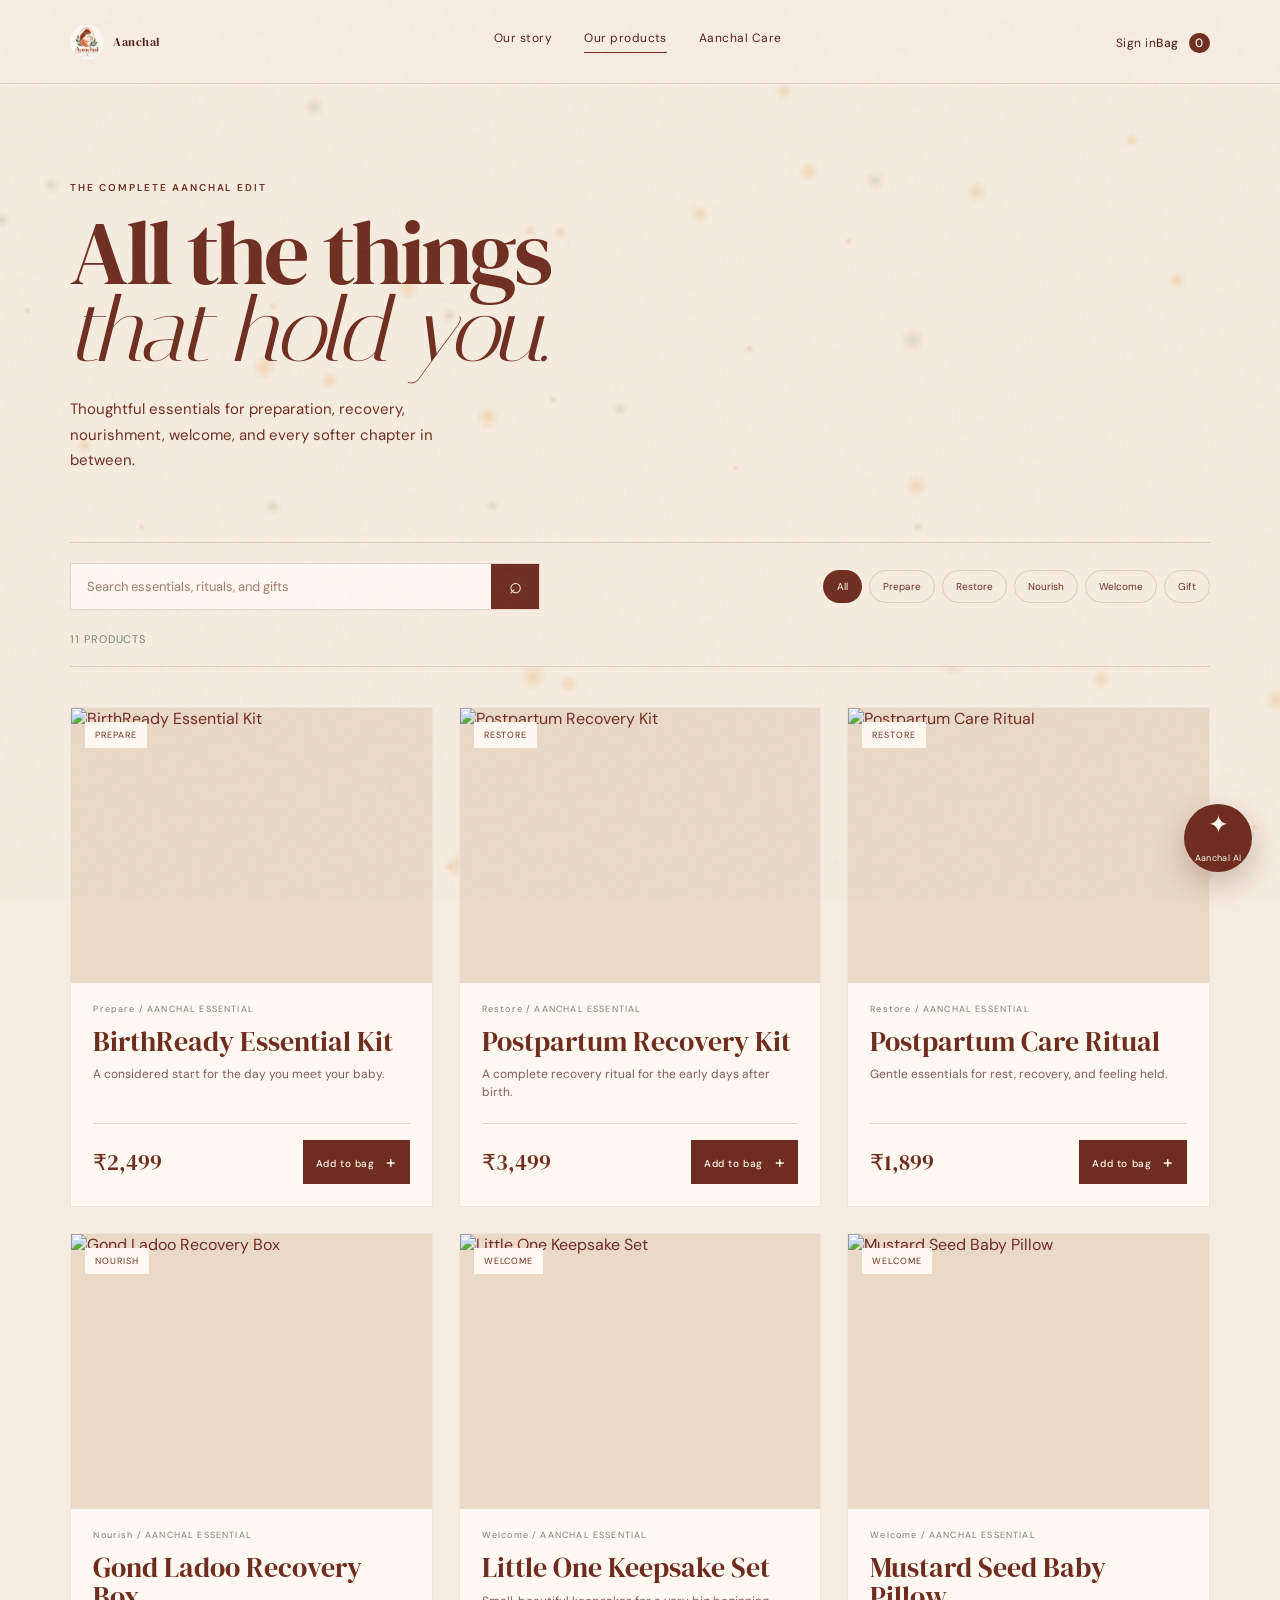
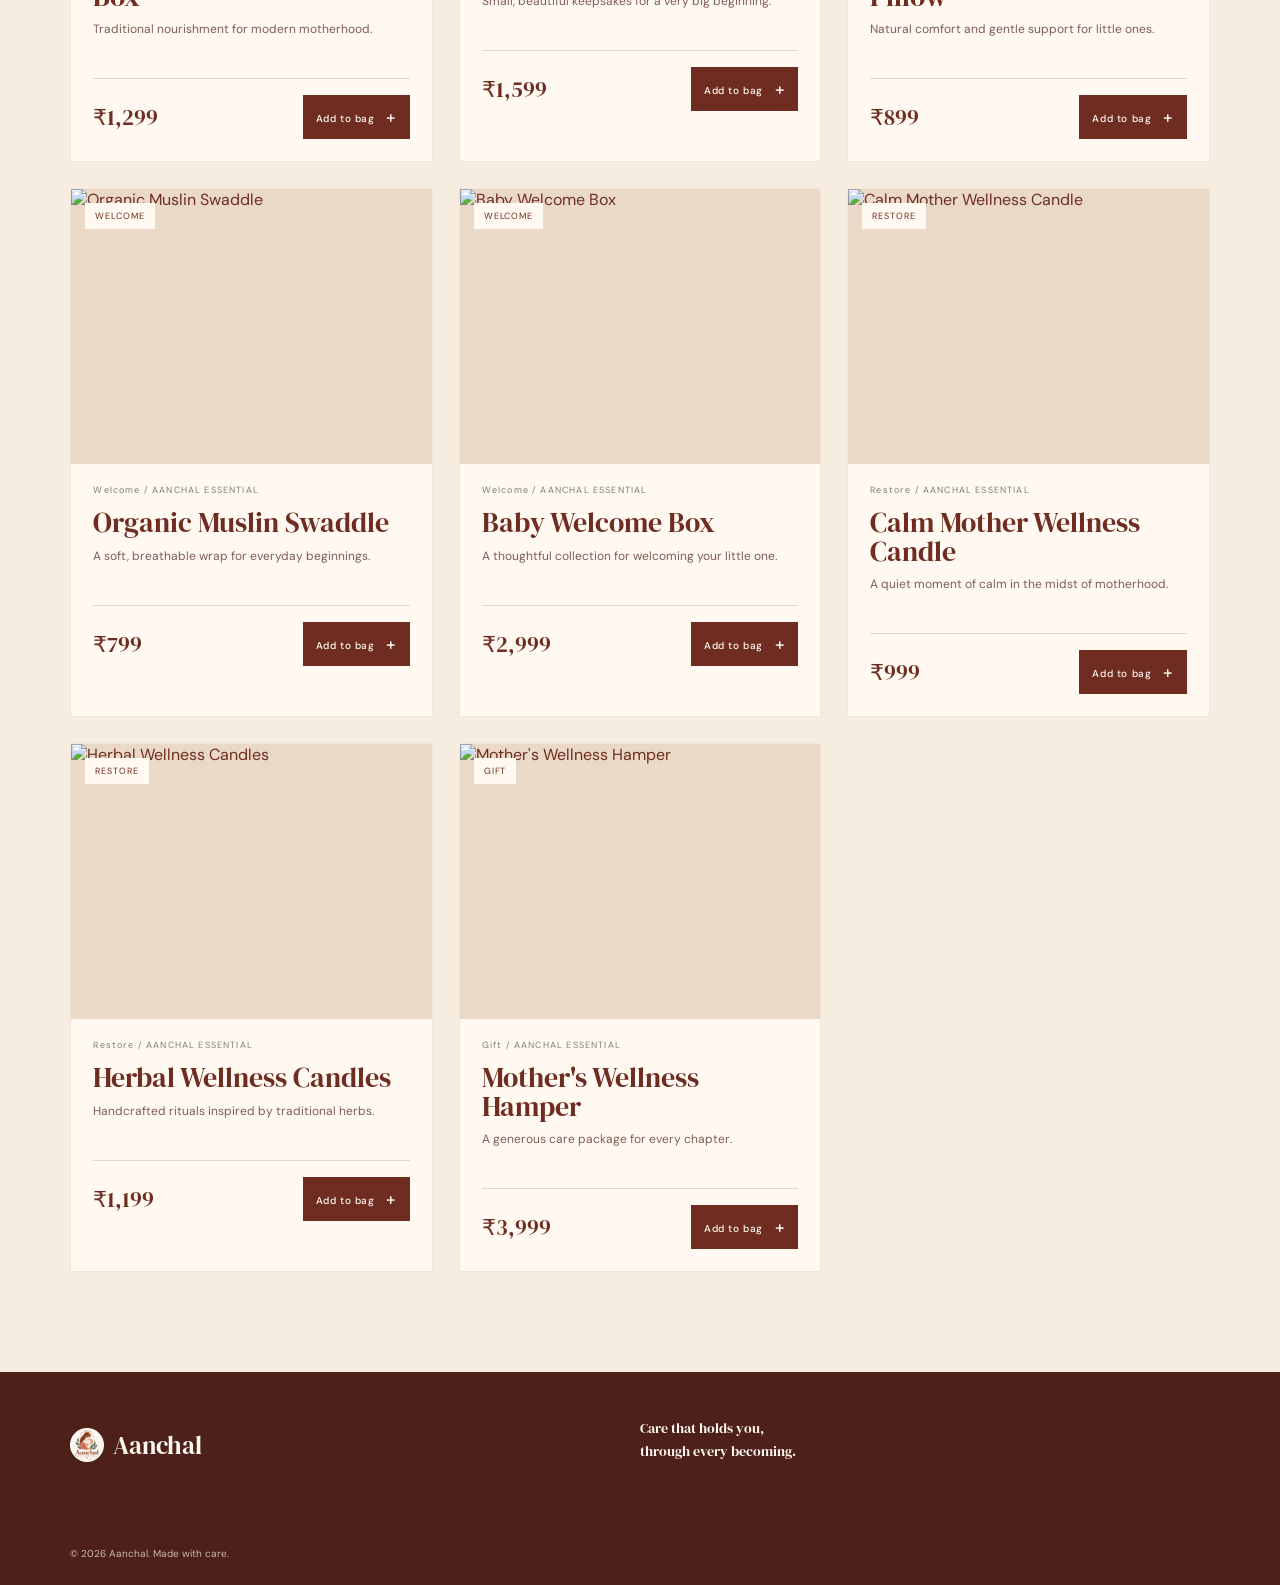
==== commit 4162979e: "Update products.html" ====
--- a/products.html
+++ b/products.html
@@ -12,7 +12,7 @@
   </head>
   <body class="catalog-page">
     <div class="grain"></div>
-    <header class="catalog-nav"><a href="index.html" class="brand"><img src="maincontent/logo.png" alt="Aanchal" /><span>Aanchal</span></a><nav><a href="index.html#story">Our story</a><a class="active" href="products.html">Our products</a><a href="index.html#care">Aanchal Care</a></nav><div class="catalog-nav-actions"><a class="account-link" href="account.html">Sign in</a><a class="catalog-bag" href="index.html#products" aria-label="View your bag">Bag <i id="productBagCount">0</i></a></div></header>
+    <header class="catalog-nav"><a href="index.html" class="brand"><img src="logo.png" alt="Aanchal" /><span>Aanchal</span></a><nav><a href="index.html#story">Our story</a><a class="active" href="products.html">Our products</a><a href="index.html#care">Aanchal Care</a></nav><div class="catalog-nav-actions"><a class="account-link" href="account.html">Sign in</a><a class="catalog-bag" href="index.html#products" aria-label="View your bag">Bag <i id="productBagCount">0</i></a></div></header>
     <main>
       <section class="catalog-intro"><p class="eyebrow">The complete Aanchal edit</p><h1>All the things<br /><em>that hold you.</em></h1><p>Thoughtful essentials for preparation, recovery, nourishment, welcome, and every softer chapter in between.</p></section>
       <section class="catalog-toolbar" aria-label="Product search and filters"><form class="catalog-search" id="catalogSearch"><label class="sr-only" for="productSearch">Search products</label><input id="productSearch" type="search" placeholder="Search essentials, rituals, and gifts" autocomplete="off" /><button type="submit" aria-label="Search products">⌕</button></form><div class="category-filters" role="group" aria-label="Filter products"><button class="active" type="button" data-category="All">All</button><button type="button" data-category="Prepare">Prepare</button><button type="button" data-category="Restore">Restore</button><button type="button" data-category="Nourish">Nourish</button><button type="button" data-category="Welcome">Welcome</button><button type="button" data-category="Gift">Gift</button></div><p class="catalog-result" id="catalogResult">11 products</p></section>
@@ -20,7 +20,7 @@
       <section class="catalog-empty" id="catalogEmpty" hidden><span>♡</span><h2>No products found.</h2><p>Try another search or browse all of the Aanchal edit.</p><button type="button" id="clearSearch">Show all products</button></section>
     </main>
     <div class="catalog-toast" id="catalogToast" role="status">Added to your bag ♡</div><button class="ai-launcher" id="catalogAiLauncher" type="button" aria-label="Open Aanchal AI"><span>✦</span><small>Aanchal AI</small></button><aside class="ai-chat catalog-ai-chat" id="catalogAiChat" aria-hidden="true"><div class="ai-chat-head"><span class="ai-avatar">✦</span><div><strong>Aanchal AI</strong><small>Here to help you feel more prepared</small></div><span class="ai-status">online</span><button class="ai-close" id="catalogAiClose" type="button" aria-label="Close Aanchal AI">×</button></div><div class="ai-messages" id="catalogAiMessages" aria-live="polite"><div class="ai-message ai-message-bot">Hi, I’m Aanchal AI. What’s on your mind today?</div></div><form class="ai-form" id="catalogAiForm"><label class="sr-only" for="catalogAiInput">Ask Aanchal AI a question</label><input id="catalogAiInput" autocomplete="off" placeholder="Ask a pregnancy question..." required /><button type="submit" aria-label="Send question">→</button></form><p class="ai-disclaimer">General information only, not medical diagnosis. For urgent symptoms, contact your clinician or local emergency services.</p></aside>
-    <footer class="catalog-footer"><div class="footer-brand"><img src="maincontent/logo.png" alt="" /><span>Aanchal</span></div><p>Care that holds you,<br />through every becoming.</p><small>© 2026 Aanchal. Made with care.</small></footer>
+    <footer class="catalog-footer"><div class="footer-brand"><img src="logo.png" alt="" /><span>Aanchal</span></div><p>Care that holds you,<br />through every becoming.</p><small>© 2026 Aanchal. Made with care.</small></footer>
     <script src="motion.js"></script><script src="products-page.js"></script>
   </body>
-</html>+</html>
